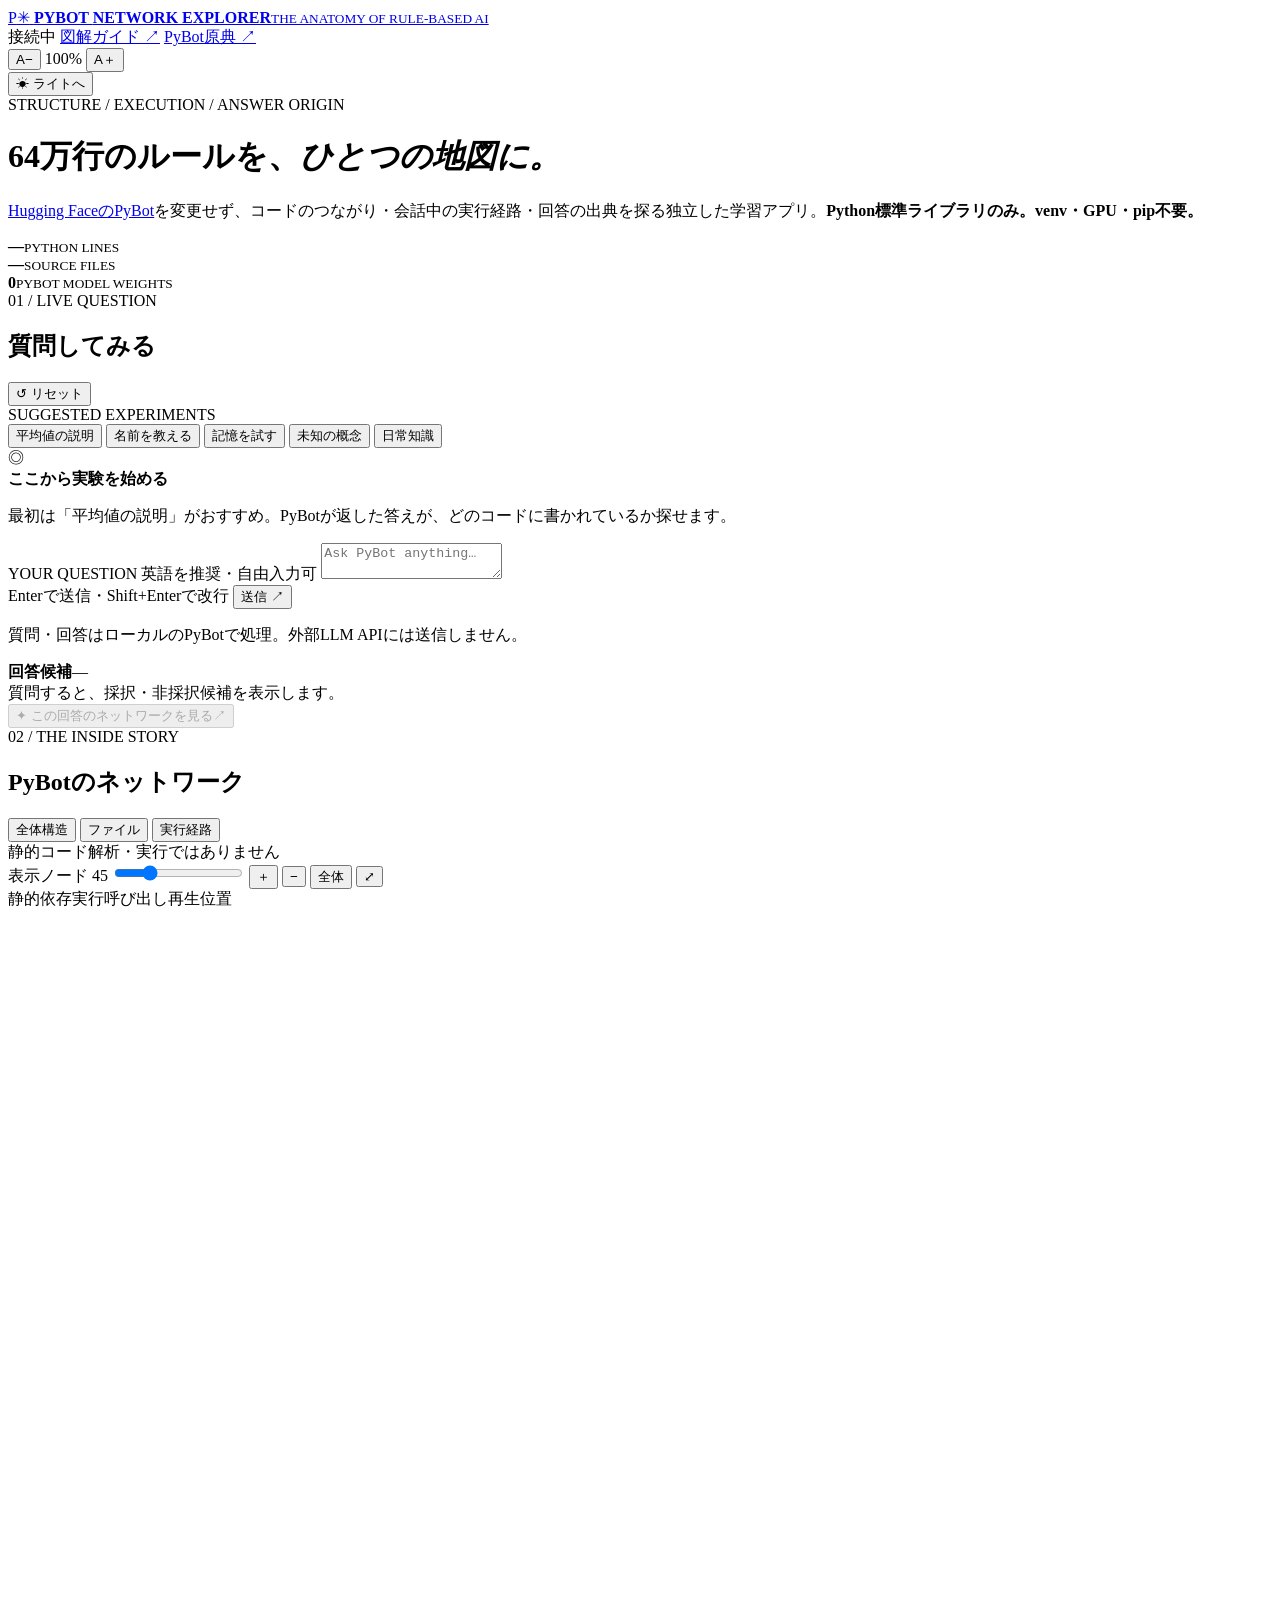
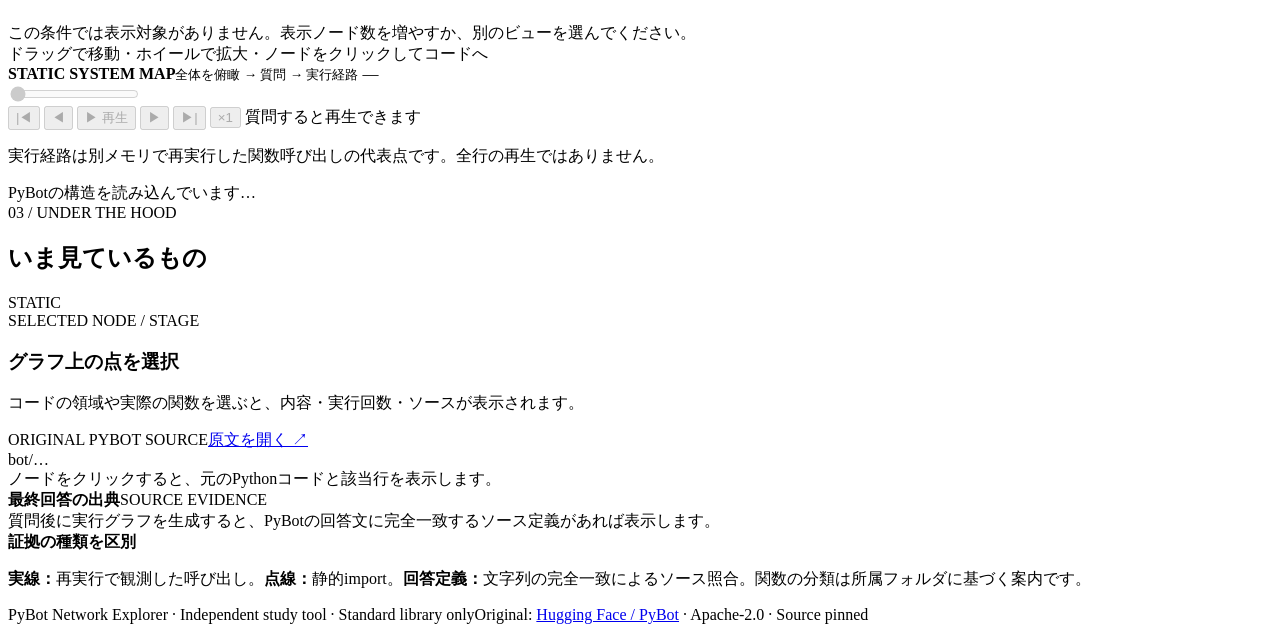
==== web/index.html @ 2d8de0c9 "feat: graphical explorer interface with live questions, network canvas, playback and source inspecto" ====
<!doctype html>
<html lang="ja" data-theme="dark">
<head>
<meta charset="utf-8">
<meta name="viewport" content="width=device-width, initial-scale=1">
<meta name="theme-color" content="#091724">
<title>PyBot Network Explorer — ルールでできた知能の地図</title>
<link rel="stylesheet" href="/web/style.css">
<script src="/web/app.js" defer></script>
</head>
<body>
<div class="app">
<header class="topbar">
  <a class="brand" href="/" aria-label="PyBot Network Explorer">
    <span class="brand-mark">P<span class="brand-orbit">✳</span></span>
    <span><strong>PYBOT <b>NETWORK EXPLORER</b></strong><small>THE ANATOMY OF RULE-BASED AI</small></span>
  </a>
  <div class="top-actions">
    <span class="system-indicator" id="statusIndicator"><i></i>接続中</span>
    <a class="top-link" href="/docs/MANUAL.html" target="_blank" rel="noopener">図解ガイド ↗</a>
    <a class="top-link" href="https://github.com/huggingface/pybot" target="_blank" rel="noopener">PyBot原典 ↗</a>
    <div class="font-tools" role="group" aria-label="文字の拡大・縮小">
      <button id="fontDown" title="文字を小さく" aria-label="文字を小さく">A−</button>
      <span id="fontPercent">100%</span>
      <button id="fontUp" title="文字を大きく" aria-label="文字を大きく">A＋</button>
    </div>
    <button id="themeButton" class="mode-button" title="表示テーマを切り替え">☀ ライトへ</button>
  </div>
</header>

<div class="intro">
  <div class="intro-left">
    <div class="eyebrow"><span class="eyebrow-dot"></span> STRUCTURE / EXECUTION / ANSWER ORIGIN</div>
    <h1>64万行のルールを、<em>ひとつの地図に。</em></h1>
    <p><a href="https://github.com/huggingface/pybot" target="_blank" rel="noopener">Hugging FaceのPyBot</a>を変更せず、コードのつながり・会話中の実行経路・回答の出典を探る独立した学習アプリ。<strong>Python標準ライブラリのみ。venv・GPU・pip不要。</strong></p>
  </div>
  <div class="intro-metrics">
    <div><b id="sourceLines">—</b><small>PYTHON LINES</small></div>
    <div><b id="sourceFiles">—</b><small>SOURCE FILES</small></div>
    <div><b>0</b><small>PYBOT MODEL WEIGHTS</small></div>
  </div>
</div>

<main class="studio">
<aside class="panel experiment-panel">
  <div class="panel-title">
    <div><span class="overline">01 / LIVE QUESTION</span><h2>質問してみる</h2></div>
    <button id="clearChat" class="subtle-button" title="会話をリセットする">↺ リセット</button>
  </div>
  <div class="quick-scenes">
    <div class="scene-caption">SUGGESTED EXPERIMENTS</div>
    <div class="scene-list">
      <button data-example="Do you know how to calculate mean?">平均値の説明</button>
      <button data-example="Hi, I'm Sam.">名前を教える</button>
      <button data-example="What's my name?">記憶を試す</button>
      <button data-example="Explain quantum banana regression.">未知の概念</button>
      <button data-example="How should I boil an egg?">日常知識</button>
    </div>
  </div>
  <div id="chat" class="chat" aria-live="polite">
    <div class="chat-empty"><div class="chat-empty-art">◎</div><strong>ここから実験を始める</strong><p>最初は「平均値の説明」がおすすめ。PyBotが返した答えが、どのコードに書かれているか探せます。</p></div>
  </div>
  <div class="question-box">
    <label for="questionInput">YOUR QUESTION <span>英語を推奨・自由入力可</span></label>
    <textarea id="questionInput" placeholder="Ask PyBot anything…" rows="2" maxlength="1000"></textarea>
    <div class="question-controls">
      <span id="inputHint">Enterで送信・Shift+Enterで改行</span>
      <button id="sendQuestion" class="primary-button">送信 ↗</button>
    </div>
    <p class="privacy-small">質問・回答はローカルのPyBotで処理。外部LLM APIには送信しません。</p>
  </div>
  <div class="candidate-section">
    <div class="candidate-head"><b>回答候補</b><span id="candidateMeta">—</span></div>
    <div id="candidates" class="candidates"><span class="muted">質問すると、採択・非採択候補を表示します。</span></div>
    <button id="visualize" class="wide-button" disabled><span>✦ この回答のネットワークを見る</span><span>↗</span></button>
  </div>
</aside>

<section class="panel map-panel" id="mapPanel">
  <div class="map-heading">
    <div><span class="overline">02 / THE INSIDE STORY</span><h2>PyBotのネットワーク</h2></div>
    <div class="map-switch" role="tablist" aria-label="ネットワークの観察方法">
      <button data-mode="system" class="active" aria-selected="true">全体構造</button>
      <button data-mode="files" aria-selected="false">ファイル</button>
      <button data-mode="trace" aria-selected="false">実行経路</button>
    </div>
  </div>
  <div class="graph-toolbar">
    <div class="graph-source-label" id="graphSource"><span class="evidence-key static"></span> 静的コード解析・実行ではありません</div>
    <div class="graph-tools">
      <label for="density">表示ノード <output id="densityLabel">45</output></label>
      <input id="density" type="range" min="20" max="120" step="5" value="45" aria-label="表示するノード数">
      <button id="zoomIn" title="拡大" aria-label="グラフを拡大">＋</button>
      <button id="zoomOut" title="縮小" aria-label="グラフを縮小">−</button>
      <button id="zoomReset" title="グラフ全体に戻す">全体</button>
      <button id="graphExpand" title="グラフを拡大表示">⤢</button>
    </div>
  </div>
  <div class="graph-container" id="graphContainer">
    <div class="graph-legend"><span><i class="edge-static"></i>静的依存</span><span><i class="edge-dynamic"></i>実行呼び出し</span><span><i class="edge-current"></i>再生位置</span></div>
    <svg id="network" viewBox="0 0 1140 640" role="img" aria-label="PyBotコードの静的構造または実行時関数ネットワーク。ノードをクリックすると元のPythonコードを表示">
      <defs><marker id="arrow" markerWidth="8" markerHeight="8" refX="7" refY="3" orient="auto"><path d="M0,0 L0,6 L7,3 z" fill="currentColor"/></marker></defs>
      <rect id="graphBackground" width="1140" height="640" fill="transparent"/>
      <g id="graphScene"><g id="edges"></g><g id="nodes"></g></g>
    </svg>
    <div id="graphEmpty" class="graph-empty hidden">この条件では表示対象がありません。表示ノード数を増やすか、別のビューを選んでください。</div>
    <div class="graph-hint">ドラッグで移動・ホイールで拡大・ノードをクリックしてコードへ</div>
  </div>
  <div class="playback" id="playback">
    <div class="playback-label">
      <span><b id="playbackTitle">STATIC SYSTEM MAP</b><small id="playbackSubtitle">全体を俯瞰 → 質問 → 実行経路</small></span>
      <span id="playbackCount">—</span>
    </div>
    <input id="timeline" type="range" min="0" max="1" value="0" step="1" aria-label="実行経路を時間方向に移動" disabled>
    <div class="playback-controls">
      <button id="goFirst" disabled title="最初へ">|◀</button>
      <button id="goBack" disabled title="前の経路へ">◀</button>
      <button id="play" class="play-button" disabled>▶ 再生</button>
      <button id="goNext" disabled title="次の経路へ">▶</button>
      <button id="goLast" disabled title="最後へ">▶|</button>
      <button id="speed" disabled>×1</button>
      <span id="frameLabel">質問すると再生できます</span>
    </div>
    <p class="time-caution">実行経路は別メモリで再実行した関数呼び出しの代表点です。全行の再生ではありません。</p>
  </div>
  <div id="statusLine" class="status-line">PyBotの構造を読み込んでいます…</div>
</section>

<aside class="panel insight-panel">
  <div class="panel-title">
    <div><span class="overline">03 / UNDER THE HOOD</span><h2>いま見ているもの</h2></div>
    <span class="insight-badge" id="evidenceBadge">STATIC</span>
  </div>
  <div class="inspector">
    <div class="selection-head"><span class="tiny-label">SELECTED NODE / STAGE</span><h3 id="selectedTitle">グラフ上の点を選択</h3><p id="selectedExplain">コードの領域や実際の関数を選ぶと、内容・実行回数・ソースが表示されます。</p></div>
    <div id="nodeFacts" class="node-facts"></div>
    <div class="source-head"><span class="tiny-label">ORIGINAL PYBOT SOURCE</span><a id="sourceLink" href="https://github.com/huggingface/pybot" target="_blank" rel="noopener">原文を開く ↗</a></div>
    <div class="source-path" id="sourcePath">bot/…</div>
    <div class="source-code" id="sourceCode"><div class="code-placeholder">ノードをクリックすると、元のPythonコードと該当行を表示します。</div></div>
  </div>
  <div class="provenance" id="provenance">
    <div class="candidate-head"><b>最終回答の出典</b><span id="provenanceLabel">SOURCE EVIDENCE</span></div>
    <div id="answerOrigin" class="origin-empty">質問後に実行グラフを生成すると、PyBotの回答文に完全一致するソース定義があれば表示します。</div>
  </div>
  <div class="evidence-note">
    <strong>証拠の種類を区別</strong>
    <p><b>実線：</b>再実行で観測した呼び出し。<b>点線：</b>静的import。<b>回答定義：</b>文字列の完全一致によるソース照合。関数の分類は所属フォルダに基づく案内です。</p>
  </div>
</aside>
</main>
<footer class="footer"><span>PyBot Network Explorer · Independent study tool · Standard library only</span><span>Original: <a href="https://github.com/huggingface/pybot" target="_blank" rel="noopener">Hugging Face / PyBot</a> · Apache-2.0 · Source pinned</span></footer>
<div role="status" aria-live="polite" id="toast" class="toast hidden"></div>
</div>
</body>
</html>
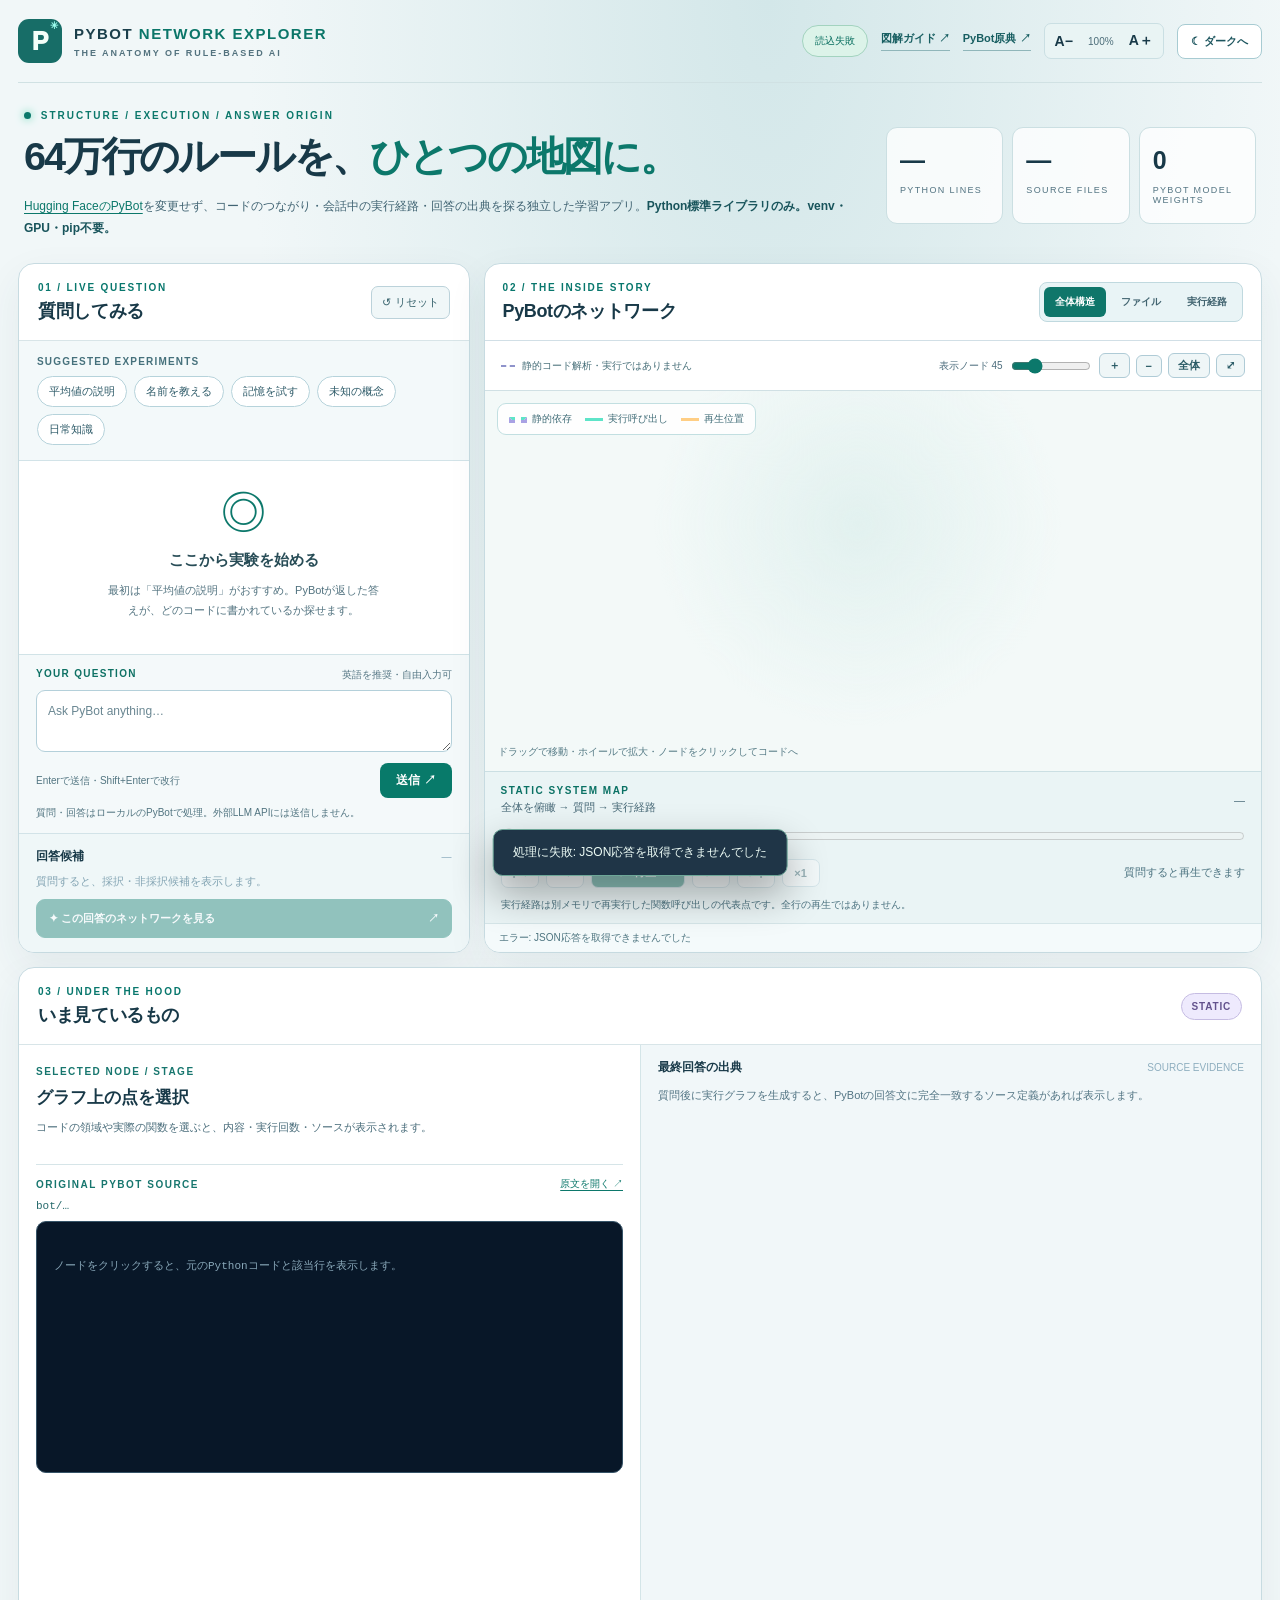
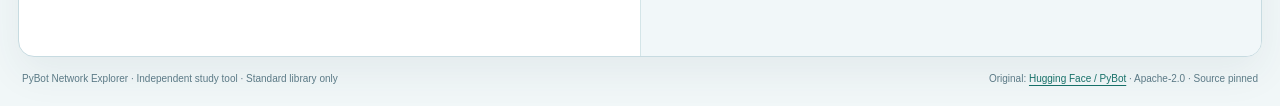
==== commit 4c836b97: "ux: choose file-level or function-level granularity in observed execution graph" ====
--- a/web/index.html
+++ b/web/index.html
@@ -88,6 +88,7 @@
   <div class="graph-toolbar">
     <div class="graph-source-label" id="graphSource"><span class="evidence-key static"></span> 静的コード解析・実行ではありません</div>
     <div class="graph-tools">
+      <label id="traceLevelWrap" class="trace-level-control hidden" for="traceLevel">粒度 <select id="traceLevel"><option value="files">ファイル単位</option><option value="functions">関数単位</option></select></label>
       <label for="density">表示ノード <output id="densityLabel">45</output></label>
       <input id="density" type="range" min="20" max="120" step="5" value="45" aria-label="表示するノード数">
       <button id="zoomIn" title="拡大" aria-label="グラフを拡大">＋</button>
--- a/web/style.css
+++ b/web/style.css
@@ -0,0 +1,89 @@
+:root{color-scheme:dark;--bg:#091622;--panel:#102337;--panel-alt:#162e43;--line:#2b4859;--text:#edf7fa;--sub:#9fb9c7;--accent:#64e3c7;--soft:#1a4547;--important:#a69bff;--warning:#ffcb8d;--on-panel:#0d1d2e;--font:1;font-family:Inter,-apple-system,BlinkMacSystemFont,"Hiragino Kaku Gothic ProN","Yu Gothic","Meiryo","Noto Sans CJK JP",sans-serif}
+*{box-sizing:border-box}html{scroll-behavior:smooth}body{margin:0;color:var(--text);background:radial-gradient(ellipse at 60% 0%,#172d3b 0,transparent 47%),var(--bg);font-size:14px;-webkit-font-smoothing:antialiased}button,input,textarea{font:inherit}button{cursor:pointer}button:disabled{cursor:not-allowed;opacity:.42}a{color:var(--accent);text-underline-offset:3px}.hidden{display:none!important}.app{max-width:1780px;padding:0 27px;margin:0 auto}
+.topbar{min-height:83px;display:flex;justify-content:space-between;align-items:center;gap:18px;border-bottom:1px solid #2c4556}.brand{display:flex;align-items:center;gap:12px;text-decoration:none;color:var(--text)}.brand-mark{width:44px;height:44px;background:#176d67;display:grid;place-items:center;position:relative;border-radius:11px;font-size:25px;font-weight:950;color:#f4fff9}.brand-orbit{font-size:10px;position:absolute;top:1px;right:4px;color:#a0fff0}.brand strong{font-size:15px;letter-spacing:.10em;display:block}.brand b{color:var(--accent)}.brand small{display:block;color:#82a7b3;font-size:9px;letter-spacing:.22em;margin-top:6px;font-weight:900}.top-actions{display:flex;align-items:center;gap:13px;flex-wrap:wrap;justify-content:flex-end}.top-link{font-size:11px;font-weight:750;text-decoration:none;border-bottom:1px solid #486a7a;padding-bottom:4px}.system-indicator{font-size:10px;background:#153b3d;color:#a4f5e3;border:1px solid #2f7771;border-radius:20px;padding:8px 12px;white-space:nowrap}.system-indicator i,.eyebrow-dot{display:inline-block;width:7px;height:7px;border-radius:50%;background:var(--accent);margin-right:5px;box-shadow:0 0 8px #53d5ae}.font-tools{display:flex;gap:3px;align-items:center;border:1px solid var(--line);background:var(--panel-alt);border-radius:7px;padding:3px}.font-tools button{background:none;border:0;color:var(--text);padding:5px 7px;font-weight:900}.font-tools span{font-size:10px;min-width:36px;text-align:center;color:var(--sub);font-variant-numeric:tabular-nums}.mode-button{border:1px solid #477787;border-radius:8px;background:#1c3d4f;color:#d6f7ef;font-size:11px;padding:9px 13px;font-weight:900}
+.intro{display:grid;grid-template-columns:minmax(0,1fr) 370px;gap:34px;align-items:center;padding:27px 6px 23px}.eyebrow{font-size:10px;letter-spacing:.20em;font-weight:900;color:var(--accent)}.intro h1{font-size:clamp(27px,3.1vw,40px);line-height:1.4;letter-spacing:-.055em;margin:8px 0 10px}.intro h1 em{font-style:normal;color:var(--accent)}.intro p{font-size:12px;line-height:1.9;color:#aac8d6;max-width:900px;margin:0}.intro p strong{color:#e2f9f6}.intro p a{text-decoration:underline}.intro-metrics{display:grid;grid-template-columns:repeat(3,1fr);gap:9px}.intro-metrics>div{border:1px solid #365d6e;border-radius:11px;background:#193145;padding:18px 13px;min-height:86px}.intro-metrics b{font-size:25px;display:block;letter-spacing:-.04em}.intro-metrics small{font-size:9px;letter-spacing:.15em;color:#9ab9c9;display:block;margin-top:10px}
+.studio{display:grid;grid-template-columns:minmax(265px,0.78fr) minmax(500px,1.7fr) minmax(280px,.83fr);gap:14px;align-items:stretch}.panel{min-width:0;height:min(77vh,875px);min-height:670px;border:1px solid #2d4d60;border-radius:16px;background:#102235;display:flex;flex-direction:column;overflow:hidden;box-shadow:0 18px 40px #0002}.panel-title{min-height:77px;display:flex;justify-content:space-between;gap:10px;align-items:center;padding:17px 19px;border-bottom:1px solid #2b485d}.overline{display:block;font-size:10px;font-weight:900;letter-spacing:.18em;color:#70d6c2}.panel-title h2,.map-heading h2{font-size:18px;letter-spacing:-.02em;margin:6px 0 0}.subtle-button{background:#1b354b;color:#bed7e3;border:1px solid #3a5f6f;border-radius:7px;padding:8px 10px;font-size:11px;white-space:nowrap}.subtle-button:hover{color:#8ff3dc;border-color:var(--accent)}
+.quick-scenes{background:#192e42;border-bottom:1px solid #314d5d;padding:15px 18px}.scene-caption{color:#a4c8d2;font-size:10px;letter-spacing:.12em;font-weight:850}.scene-list{display:flex;flex-wrap:wrap;gap:7px;margin-top:9px}.scene-list button{background:#1e3b50;border:1px solid #477185;color:#d2e1ec;border-radius:22px;padding:7px 11px;font-size:11px}.scene-list button:hover,.scene-list button.active{background:#195c58;color:#e2fff5;border-color:#64d7be}
+.chat{overflow-y:auto;flex:1;min-height:85px;padding:17px;display:flex;flex-direction:column;gap:12px;scrollbar-color:#3c6170 transparent}.chat-empty{margin:auto;text-align:center;max-width:275px;color:#aac4d2}.chat-empty-art{color:var(--accent);font-size:45px;margin-bottom:8px}.chat-empty strong{color:#e6f7fa;font-size:15px}.chat-empty p{font-size:11px;line-height:1.8}.chat-turn{max-width:94%;align-self:flex-start;min-width:0}.chat-turn.user{align-self:flex-end}.chat-bubble{white-space:pre-wrap;overflow-wrap:anywhere;font-size:calc(12px * var(--font));line-height:1.8;border-radius:11px;background:#20364d;border:1px solid #39566a;padding:11px 12px}.chat-turn.user .chat-bubble{background:#205650;border-color:#347d70}.chat-metadata{display:flex;gap:9px;align-items:center;flex-wrap:wrap;color:#8eafbb;font-size:10px;margin-top:5px}.chat-metadata button{border:0;background:none;color:#7ce8d3;padding:0;font-size:10px;font-weight:850}.chat-metadata button:hover{text-decoration:underline}
+.question-box{background:#172e42;border-top:1px solid #2b4d60;padding:13px 17px}.question-box label{display:flex;justify-content:space-between;gap:7px;font-size:10px;letter-spacing:.13em;color:#75e4cd;font-weight:900}.question-box label span{color:#9ab4c2;letter-spacing:0;font-weight:450}.question-box textarea{width:100%;resize:vertical;background:#0d2132;border:1px solid #3b6577;color:var(--text);padding:11px;border-radius:9px;outline:0;min-height:56px;max-height:160px;font-size:calc(12px * var(--font));line-height:1.6;margin:8px 0}.question-box textarea::placeholder{color:#6e94a4}.question-box textarea:focus{border-color:var(--accent);box-shadow:0 0 0 2px #45dcb52f}.question-controls{display:flex;align-items:center;justify-content:space-between;gap:10px}.question-controls>span{color:#8fabbc;font-size:10px}.primary-button{background:#5ee0c1;color:#0a2c36;border:0;border-radius:8px;padding:9px 16px;font-size:12px;font-weight:900}.primary-button:hover{background:#9ff6df}.privacy-small{color:#809fac;font-size:10px;margin:8px 0 0}
+.candidate-section{padding:14px 17px;background:#14283a;border-top:1px solid #2c4960}.candidate-head{display:flex;align-items:center;justify-content:space-between;gap:10px;margin-bottom:9px}.candidate-head b{font-size:12px}.candidate-head span{color:#8eaebf;font-size:10px}.candidates{max-height:130px;overflow-y:auto;display:flex;flex-direction:column;gap:7px;margin-bottom:10px}.candidate{display:flex;align-items:center;justify-content:space-between;gap:10px;padding:8px 10px;border-radius:8px;border:1px solid #345567;background:#1b3448;font-size:10px;color:#c8dae6}.candidate b{font-size:11px}.candidate.selected{background:#204f49;border-color:#55bca7}.candidate small{color:#9eb5bf}.muted{color:#83a4b3;font-size:11px}.wide-button{display:flex;justify-content:space-between;align-items:center;width:100%;border:1px solid #4cb3a7;background:#1b5b57;color:#d5ffef;font-weight:900;border-radius:9px;padding:11px 12px;font-size:11px}.wide-button:hover{background:#22786c}
+.map-heading{display:flex;align-items:center;justify-content:space-between;gap:13px;padding:16px 18px;border-bottom:1px solid var(--line);min-height:77px}.map-switch{display:flex;gap:4px;background:#1b3446;border:1px solid #38596b;padding:4px;border-radius:8px}.map-switch button{border:0;background:none;color:#b1cbd7;border-radius:6px;padding:8px 11px;font-size:10px;font-weight:850;white-space:nowrap}.map-switch button.active{background:#1e695d;color:#e3fff6}
+.graph-toolbar{min-height:50px;display:flex;justify-content:space-between;gap:10px;align-items:center;padding:9px 16px;border-bottom:1px solid #294558}.graph-source-label{font-size:10px;color:#b4cada;line-height:1.6}.evidence-key{display:inline-block;width:14px;border-top:2px solid #8f93cb;vertical-align:middle;margin-right:5px}.evidence-key.static{border-top-style:dashed}.evidence-key.dynamic{border-top-color:#56c8b2;border-top-style:solid}.graph-tools{display:flex;align-items:center;gap:6px}.graph-tools label{color:#89adb8;font-size:10px;white-space:nowrap}.graph-tools input{max-width:80px;accent-color:var(--accent)}.graph-tools button{background:#1a3b50;color:#c3e3e3;border:1px solid #476c7b;border-radius:6px;padding:4px 9px;font-weight:850;font-size:11px}.graph-tools button:hover{border-color:#80eed1;color:#a7f9e5}
+.graph-container{flex:1;min-height:245px;position:relative;overflow:hidden;background:radial-gradient(circle at 48% 35%,#183a4b 0,transparent 43%),#0d2133}.graph-container svg{width:100%;height:100%;touch-action:none;cursor:grab}.graph-container svg:active{cursor:grabbing}.graph-container #arrow path{fill:#5f8d9c}.graph-legend{position:absolute;z-index:2;top:12px;left:12px;display:flex;gap:13px;flex-wrap:wrap;color:#b2cdd4;font-size:10px;background:#153449db;border:1px solid #345a68;border-radius:9px;padding:8px 11px;pointer-events:none}.graph-legend i{display:inline-block;width:18px;height:0;border-top:3px solid #5ee4c8;vertical-align:middle;margin-right:5px}.graph-legend i.edge-static{border-style:dashed;color:#a9a2e4}.graph-legend i.edge-current{border-color:#ffce84}.graph-hint{position:absolute;left:13px;bottom:12px;font-size:10px;color:#759ead;pointer-events:none}.graph-empty{position:absolute;top:50%;left:50%;transform:translate(-50%,-50%);background:#132f42;border:1px dashed #547788;border-radius:12px;padding:22px;max-width:300px;text-align:center;font-size:12px;color:#adc8d5}
+.graph-link{fill:none;stroke:#617a8a;stroke-width:1.5;opacity:.32;pointer-events:stroke}.graph-link.static{stroke:#ada7e3;stroke-dasharray:6 6;opacity:.42}.graph-link.observed{stroke:#55b9ac;opacity:.3}.graph-link.active{stroke:#ffcf8d;stroke-width:4.2;opacity:1;filter:drop-shadow(0 0 4px #f6ca82)}.graph-link.related{opacity:.82;stroke-width:2.8}.graph-node{cursor:pointer;outline:0}.graph-node circle.main{stroke:#a6d3d2;stroke-width:1.3;fill:#285268}.graph-node[data-group="runtime"] circle.main{fill:#1e635b}.graph-node[data-group="understanding"] circle.main{fill:#5d5389}.graph-node[data-group="memory"] circle.main{fill:#285b85}.graph-node[data-group="knowledge"] circle.main{fill:#886239}.graph-node[data-group="compose"] circle.main{fill:#257b7d}.graph-node[data-group="modules"] circle.main{fill:#2f5f67}.graph-node[data-group="arbiter"] circle.main{fill:#924d52}.graph-node circle.halo{fill:none;stroke:#ffdc97;stroke-width:2;opacity:0}.graph-node.active circle.halo,.graph-node.selected circle.halo{opacity:1;filter:drop-shadow(0 0 7px #ffcc8d)}.graph-node.active circle.main{stroke:#fff4b4;stroke-width:3.5}.graph-node.selected circle.main{stroke:#ffeece;stroke-width:3}.graph-node text{fill:#e5f9fc;font-size:10px;font-weight:750;paint-order:stroke;stroke:#0b2536;stroke-width:3.4px;stroke-linejoin:round;pointer-events:none}.graph-node .stat{font-size:9px;fill:#b3cfdb;font-weight:550}.graph-node:hover circle.main{stroke:#fff8c3;stroke-width:3.5}.graph-node:focus-visible circle.main{stroke:#fff8c3;stroke-width:3.5}
+.playback{background:#152d40;border-top:1px solid #395666;padding:13px 16px 10px}.playback-label{display:flex;justify-content:space-between;align-items:center;gap:10px}.playback-label>b,.playback-label strong{font-size:11px}.playback-label span:first-child b{display:block;font-size:10px;color:#93f0d8;letter-spacing:.15em}.playback-label span:first-child small{display:block;font-size:11px;color:#a2bdca;margin-top:4px}.playback-label>span:last-child{font-size:11px;color:#c4dce8;font-variant-numeric:tabular-nums}.playback input[type=range]{display:block;width:100%;accent-color:var(--accent);margin:13px 0}.playback-controls{display:flex;align-items:center;gap:7px;flex-wrap:wrap}.playback-controls button{background:#1d4153;color:#daedf0;border:1px solid #457385;border-radius:7px;padding:7px 10px;min-width:38px;font-size:11px;font-weight:850}.playback-controls button:hover{background:#235969}.playback-controls button.play-button{background:#257c6f;color:#fff;border-color:#3bb29f;min-width:94px}.playback-controls>span{margin-left:auto;color:#a4c2cb;font-size:11px}.time-caution{margin:9px 0 0;font-size:10px;line-height:1.6;color:#87a7b5}.status-line{padding:7px 14px;background:#0e2234;border-top:1px solid #2e4b5f;font-size:10px;color:#82b1ba}
+.insight-badge{border-radius:20px;border:1px solid #5d7396;background:#313857;color:#d9ccff;padding:7px 10px;font-size:10px;font-weight:900;letter-spacing:.08em}.inspector{padding:17px;overflow-y:auto;flex:1;min-height:200px;scrollbar-color:#38586e transparent}.tiny-label{font-size:10px;color:#8edfd0;letter-spacing:.15em;font-weight:850}.selection-head h3{font-size:calc(17px * var(--font));margin:7px 0;line-height:1.5;overflow-wrap:anywhere}.selection-head p{margin:0 0 15px;font-size:calc(11px * var(--font));line-height:1.8;color:#a9c2d0}.node-facts{display:grid;gap:5px;margin-bottom:12px}.fact{border-radius:8px;background:#1d384e;padding:8px 10px;display:flex;justify-content:space-between;gap:9px;font-size:11px}.fact span{color:#8eaeba}.fact b{color:#e2f5f5;text-align:right;overflow-wrap:anywhere}.source-head{display:flex;justify-content:space-between;gap:6px;align-items:center;border-top:1px solid #304e60;padding-top:12px}.source-head a{font-size:10px;text-decoration:underline;white-space:nowrap}.source-path{font-size:calc(11px * var(--font));font-family:ui-monospace,Consolas,Menlo,monospace;color:#c8e8e5;margin:9px 0;overflow-wrap:anywhere}.source-code{height:clamp(190px,28vh,350px);overflow:auto;white-space:nowrap;color:#cbdbe8;background:#081728;border:1px solid #365468;border-radius:10px;padding:9px 0;font-family:ui-monospace,Consolas,Menlo,monospace;font-size:calc(10px * var(--font));line-height:1.7}.source-row{display:grid;grid-template-columns:40px minmax(max-content,1fr);border-left:3px solid transparent}.source-row.focus{background:#205d50;border-color:#75f4d2}.source-row .line-no{color:#708b9d;text-align:right;padding-right:8px;user-select:none;background:#162839}.source-row.focus .line-no{color:#edfffa;background:#267360}.source-row code{padding:0 10px;white-space:pre}.code-placeholder{white-space:normal;font-family:inherit;color:#89a8b9;padding:26px 17px;font-size:11px;line-height:1.7}.code-keyword{color:#c5b1ff}.code-comment{color:#91b7b0}
+.provenance{padding:14px 17px;border-top:1px solid #355268;background:#172a3e;max-height:235px;overflow:auto}.origin-empty{color:#92afbe;line-height:1.85;font-size:11px}.origin-found{background:#243748;border-left:3px solid #c49ded;border-radius:8px;padding:12px;font-size:11px;line-height:1.8}.origin-found strong{display:block;color:#eddbff;font-size:12px}.origin-found button{border:0;background:none;color:#a8f7e4;text-decoration:underline;padding:4px 0;font-size:11px}.origin-found p{margin:6px 0;color:#adbece;font-size:10px}.evidence-note{padding:12px 17px;background:#152638;border-top:1px solid #294657;font-size:10px;line-height:1.7;color:#adc6d2}.evidence-note strong{color:#dcf7ee}.evidence-note p{margin:5px 0 0}.evidence-note b{color:#a4f3dd}
+.footer{padding:16px 4px 22px;display:flex;justify-content:space-between;gap:10px;color:#779dab;font-size:10px}.footer a{color:#89cbbf}.toast{position:fixed;left:50%;bottom:24px;transform:translateX(-50%);background:#1f3547;border:1px solid #6da798;padding:14px 19px;border-radius:10px;color:#edfcf6;z-index:900;font-size:12px;max-width:calc(100vw - 28px);box-shadow:0 18px 40px #0005}
+body.expanded-map{overflow:hidden}body.expanded-map .map-panel{position:fixed;z-index:800;top:1.5vh;bottom:1.5vh;left:1vw;right:1vw;width:auto;height:auto;box-shadow:0 0 0 120vmax #061421cc,0 30px 90px #0009}body.expanded-map .graph-container{min-height:0}
+:focus-visible{outline:2px solid #fff0ab;outline-offset:3px}
+@media(max-width:1430px){.app{padding:0 18px}.studio{grid-template-columns:minmax(260px,.87fr) minmax(430px,1.5fr)}.insight-panel{grid-column:1/-1;height:440px;min-height:440px;display:grid;grid-template-columns:1fr 1fr;grid-template-rows:77px 1fr}.insight-panel>.panel-title{grid-column:1/-1}.insight-panel .inspector{grid-row:2}.insight-panel .provenance{max-height:none;border-top:0;border-left:1px solid #355268}.insight-panel .evidence-note{display:none}.panel{height:690px}}
+@media(max-width:880px){.app{padding:0 10px}.topbar{padding:13px 0;flex-wrap:wrap}.top-actions{gap:8px}.intro{grid-template-columns:1fr;padding:25px 7px}.intro-metrics{max-width:540px}.studio{grid-template-columns:1fr}.panel{height:680px}.map-panel{height:740px}.insight-panel{grid-column:auto;display:flex;min-height:550px;height:630px}.insight-panel .provenance{border-left:0;border-top:1px solid #355268;max-height:210px}.insight-panel .evidence-note{display:block}.graph-container{min-height:340px}}
+@media(max-width:560px){.brand strong{font-size:12px}.brand small{font-size:7px}.brand-mark{width:36px;height:36px;font-size:21px}.top-actions{width:100%;justify-content:flex-start}.intro h1{font-size:28px}.intro p{font-size:11px}.intro-metrics{gap:6px}.intro-metrics>div{padding:13px 9px}.intro-metrics b{font-size:18px}.intro-metrics small{font-size:8px}.map-heading{flex-wrap:wrap}.map-switch{width:100%;justify-content:space-between}.graph-toolbar{flex-wrap:wrap}.graph-tools{width:100%;justify-content:space-between}.map-panel{height:690px}.playback-controls>span{width:100%;margin:4px 0 0}.footer{flex-direction:column}}
+/* Clear, independent light theme; preserve dark source editor for code contrast. */
+html[data-theme="light"]{color-scheme:light;--bg:#f0f7f7;--panel:#fff;--panel-alt:#e9f4f4;--line:#cadfe3;--text:#183948;--sub:#4c6d79;--accent:#0c786b;--soft:#ddf2eb}
+html[data-theme="light"] body{background:radial-gradient(ellipse at 60% 0%,#d3e7e9 0,transparent 48%),#f1f7f8}
+html[data-theme="light"] .topbar{border-color:#d0e1e3}
+html[data-theme="light"] .brand{color:#1b3f4b}html[data-theme="light"] .brand b{color:#0b7669}html[data-theme="light"] .brand small{color:#53727e}
+html[data-theme="light"] .top-link{color:#175e61;border-color:#90b6ba}
+html[data-theme="light"] .system-indicator{background:#dcf3e9;color:#0a6f60;border-color:#a3d3bf}
+html[data-theme="light"] .mode-button{background:#fff;color:#1c555e;border-color:#a7cbd2}
+html[data-theme="light"] .intro p{color:#416473}html[data-theme="light"] .intro p strong{color:#18545b}
+html[data-theme="light"] .intro-metrics>div{background:#ffffffca;border-color:#cbdfe2}
+html[data-theme="light"] .intro-metrics small{color:#527381}
+html[data-theme="light"] .panel{background:#fff;border-color:#c7dbe1;box-shadow:0 15px 40px #29495c12}
+html[data-theme="light"] .panel-title{border-color:#d8e5e8}html[data-theme="light"] .overline{color:#08776d}
+html[data-theme="light"] .subtle-button{background:#f0f7f8;color:#36626c;border-color:#bbd2da}
+html[data-theme="light"] .quick-scenes{background:#f3f9fa;border-color:#d2e3e8}
+html[data-theme="light"] .scene-caption{color:#46717c}html[data-theme="light"] .scene-list button{background:#fff;border-color:#b6d3db;color:#2d5a68}
+html[data-theme="light"] .scene-list button.active{background:#e0f4ed;color:#086e60;border-color:#69beab}
+html[data-theme="light"] .chat-empty{color:#51727f}html[data-theme="light"] .chat-empty strong{color:#274c56}
+html[data-theme="light"] .chat-bubble{background:#edf4f8;border-color:#cadfe6;color:#244d5f}
+html[data-theme="light"] .chat-turn.user .chat-bubble{background:#dbf3eb;border-color:#add9cc;color:#164c47}
+html[data-theme="light"] .chat-metadata{color:#567483}html[data-theme="light"] .chat-metadata button{color:#0c7367}
+html[data-theme="light"] .question-box{background:#f4f9fa;border-color:#d1e3e7}html[data-theme="light"] .question-box label{color:#0e7164}html[data-theme="light"] .question-box label span{color:#527482}
+html[data-theme="light"] .question-box textarea{background:#fff;color:#1c4553;border-color:#b4d0da}html[data-theme="light"] .question-box textarea::placeholder{color:#6a8792}
+html[data-theme="light"] .question-controls>span,html[data-theme="light"] .privacy-small{color:#527581}
+html[data-theme="light"] .primary-button{background:#087a6a;color:#fff}
+html[data-theme="light"] .candidate-section{background:#eff7f8;border-color:#d2e3e8}
+html[data-theme="light"] .candidate{background:#fff;color:#265466;border-color:#c5dce3}
+html[data-theme="light"] .candidate.selected{background:#dff4ec;border-color:#71bba6}
+html[data-theme="light"] .candidate small{color:#567685}
+html[data-theme="light"] .wide-button{background:#10796d;color:#fff;border-color:#0c7f6e}
+html[data-theme="light"] .map-heading{border-color:#d1dfe6}
+html[data-theme="light"] .map-switch{background:#e9f4f6;border-color:#c0d9df}html[data-theme="light"] .map-switch button{color:#436571}html[data-theme="light"] .map-switch button.active{background:#0f766a;color:#fff}
+html[data-theme="light"] .graph-toolbar{border-color:#d0e0e4}
+html[data-theme="light"] .graph-source-label{color:#466e78}
+html[data-theme="light"] .graph-tools label{color:#4e6e7e}
+html[data-theme="light"] .graph-tools button{background:#eff6f7;color:#2a5b66;border-color:#afcbd6}
+html[data-theme="light"] .graph-container{background:radial-gradient(circle at 48% 35%,#e2f1ef 0,transparent 43%),#f3f9f8}
+html[data-theme="light"] .graph-legend{background:#ffffffe7;border-color:#c2dfe1;color:#416d78}
+html[data-theme="light"] .graph-hint{color:#537984}
+html[data-theme="light"] .graph-node text{fill:#1a4c57;stroke:#f7fbfa;stroke-width:4}
+html[data-theme="light"] .graph-node .stat{fill:#356c75}
+html[data-theme="light"] .graph-node circle.main{stroke:#196e73}
+html[data-theme="light"] .graph-node circle.halo{stroke:#b97622}
+html[data-theme="light"] .graph-link.static{stroke:#6a66a5}
+html[data-theme="light"] .graph-link.observed{stroke:#148274}
+html[data-theme="light"] .graph-link.active{stroke:#b47a20}
+html[data-theme="light"] .playback{background:#eaf4f5;border-color:#cbdfe3}
+html[data-theme="light"] .playback-label span:first-child b{color:#0a7164}
+html[data-theme="light"] .playback-label span:first-child small,html[data-theme="light"] .playback-label>span:last-child{color:#496a78}
+html[data-theme="light"] .playback-controls button{background:#fff;border-color:#b8d2dd;color:#2b5b67}
+html[data-theme="light"] .playback-controls button.play-button{background:#0b7a69;color:#fff}
+html[data-theme="light"] .playback-controls>span,html[data-theme="light"] .time-caution{color:#4c7380}
+html[data-theme="light"] .status-line{background:#f4fafb;border-color:#d5e5e8;color:#4e7580}
+html[data-theme="light"] .insight-badge{background:#eeeafd;color:#63528d;border-color:#c5bce2}
+html[data-theme="light"] .tiny-label{color:#17766e}
+html[data-theme="light"] .selection-head p{color:#4a6d7b}
+html[data-theme="light"] .fact{background:#f1f7f8}html[data-theme="light"] .fact span{color:#50717f}html[data-theme="light"] .fact b{color:#244d5a}
+html[data-theme="light"] .source-head{border-color:#d6e5e8}html[data-theme="light"] .source-path{color:#276a6c}
+html[data-theme="light"] .provenance{background:#f1f7f9;border-color:#d4e5e8}
+html[data-theme="light"] .origin-empty{color:#537584}
+html[data-theme="light"] .origin-found{background:#eeeaf6;border-color:#9274bd}
+html[data-theme="light"] .origin-found strong{color:#544178}
+html[data-theme="light"] .origin-found button{color:#156a64}
+html[data-theme="light"] .origin-found p{color:#5e627c}
+html[data-theme="light"] .evidence-note{background:#eaf3f6;border-color:#c9dce3;color:#486d7b}
+html[data-theme="light"] .evidence-note strong,html[data-theme="light"] .evidence-note b{color:#126b62}
+html[data-theme="light"] .footer{color:#5b7a86}html[data-theme="light"] .footer a{color:#167068}
